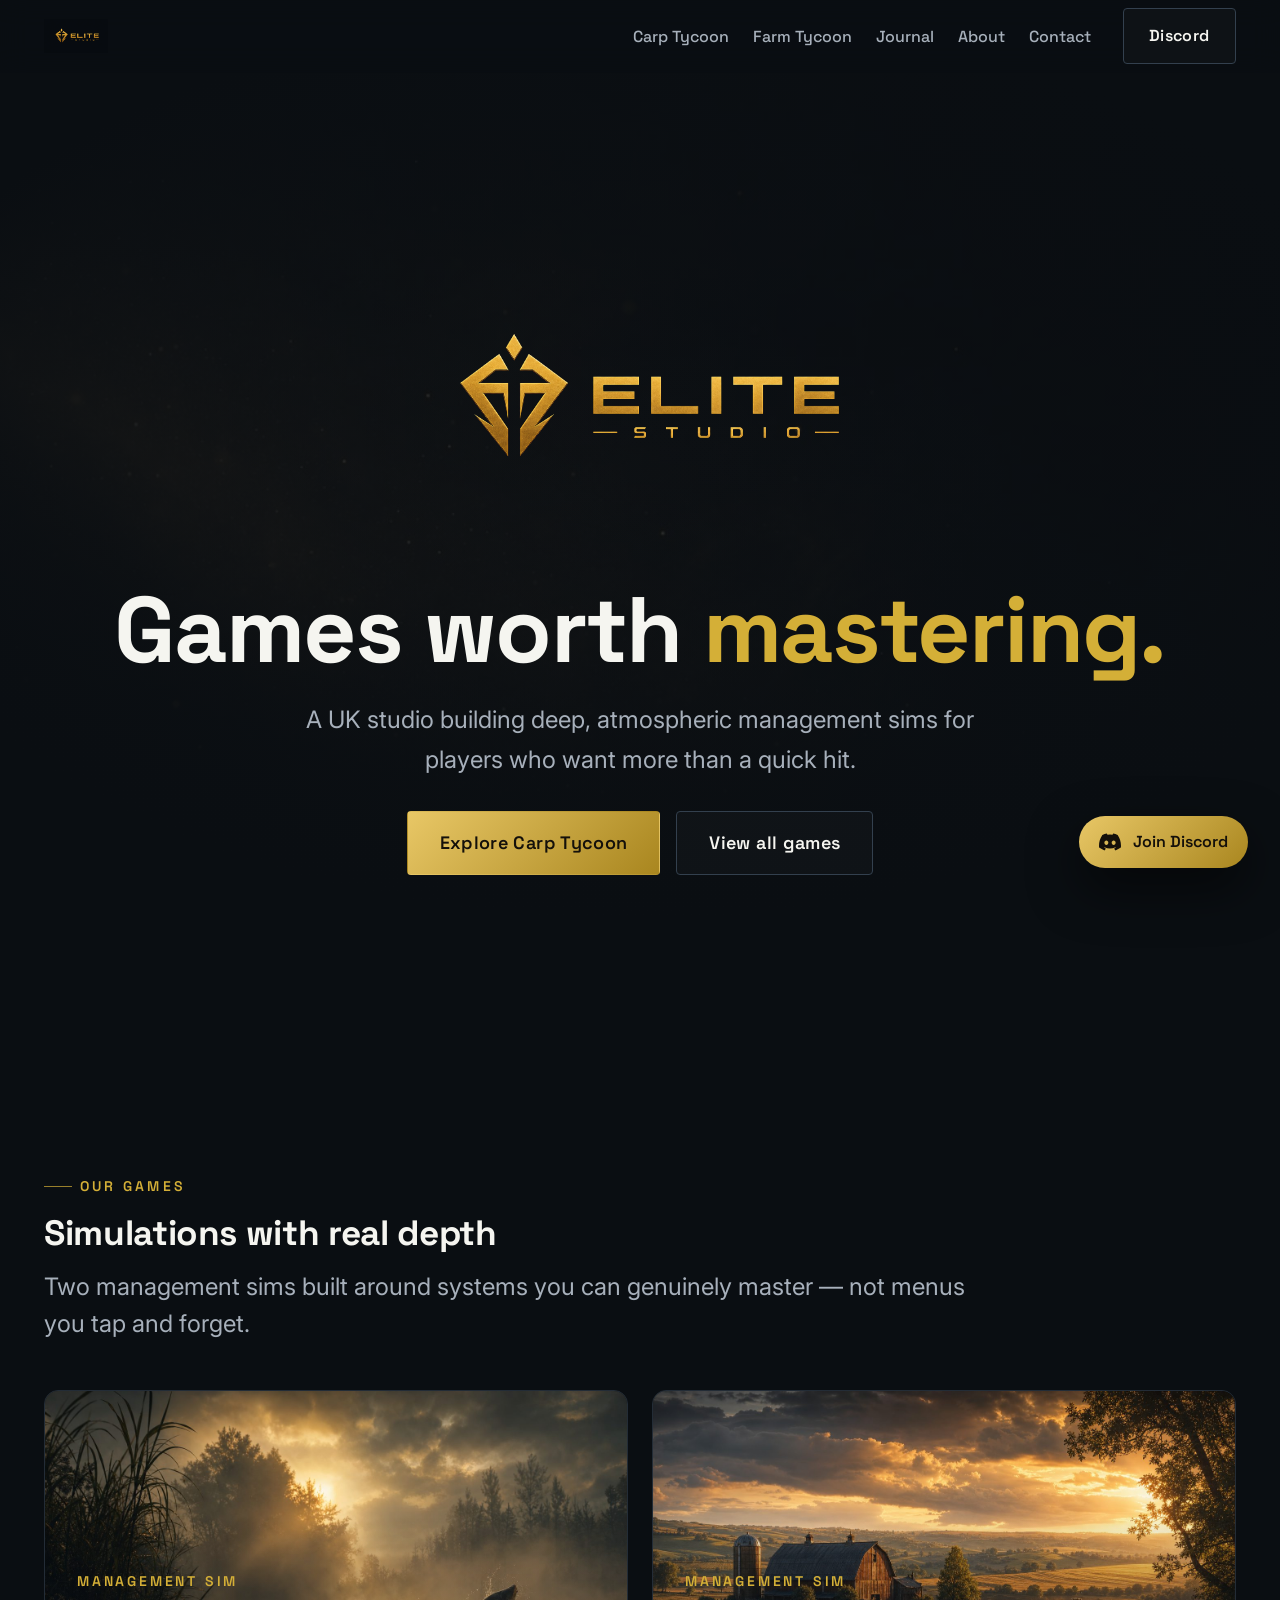
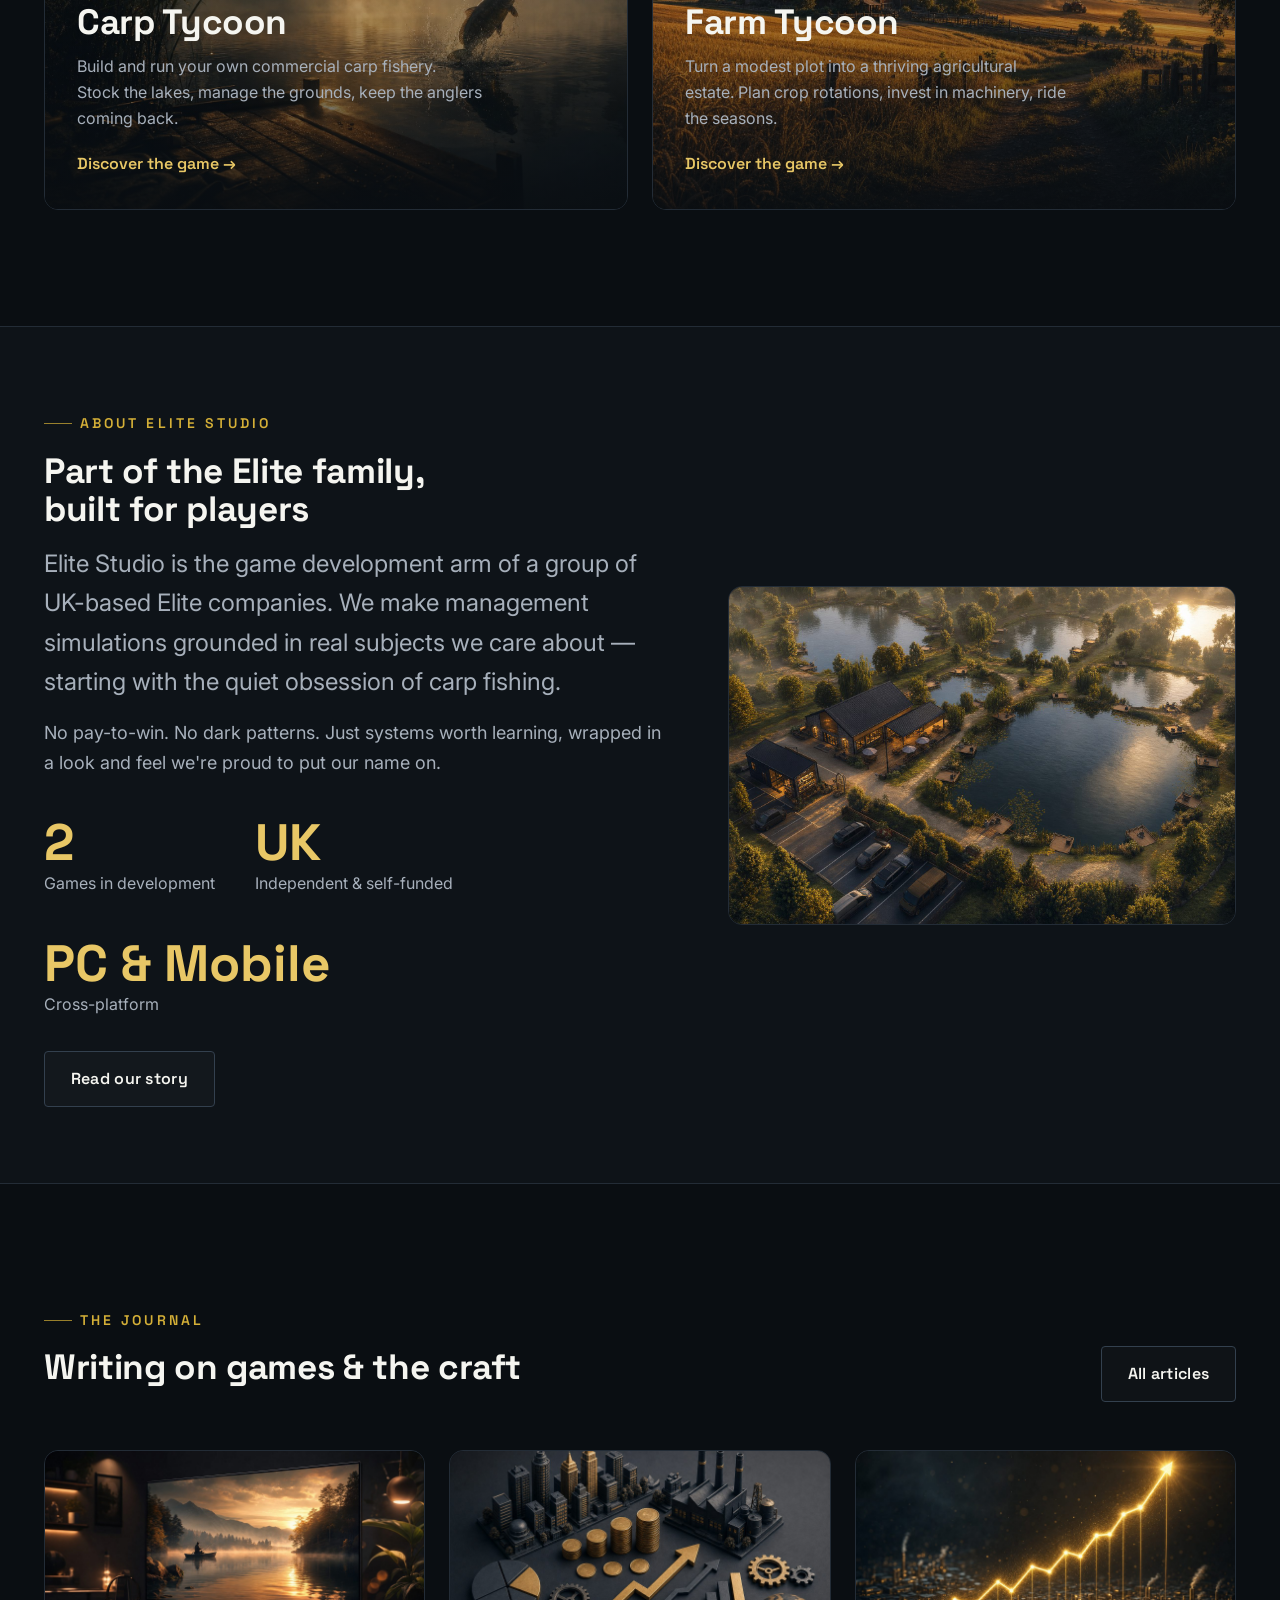
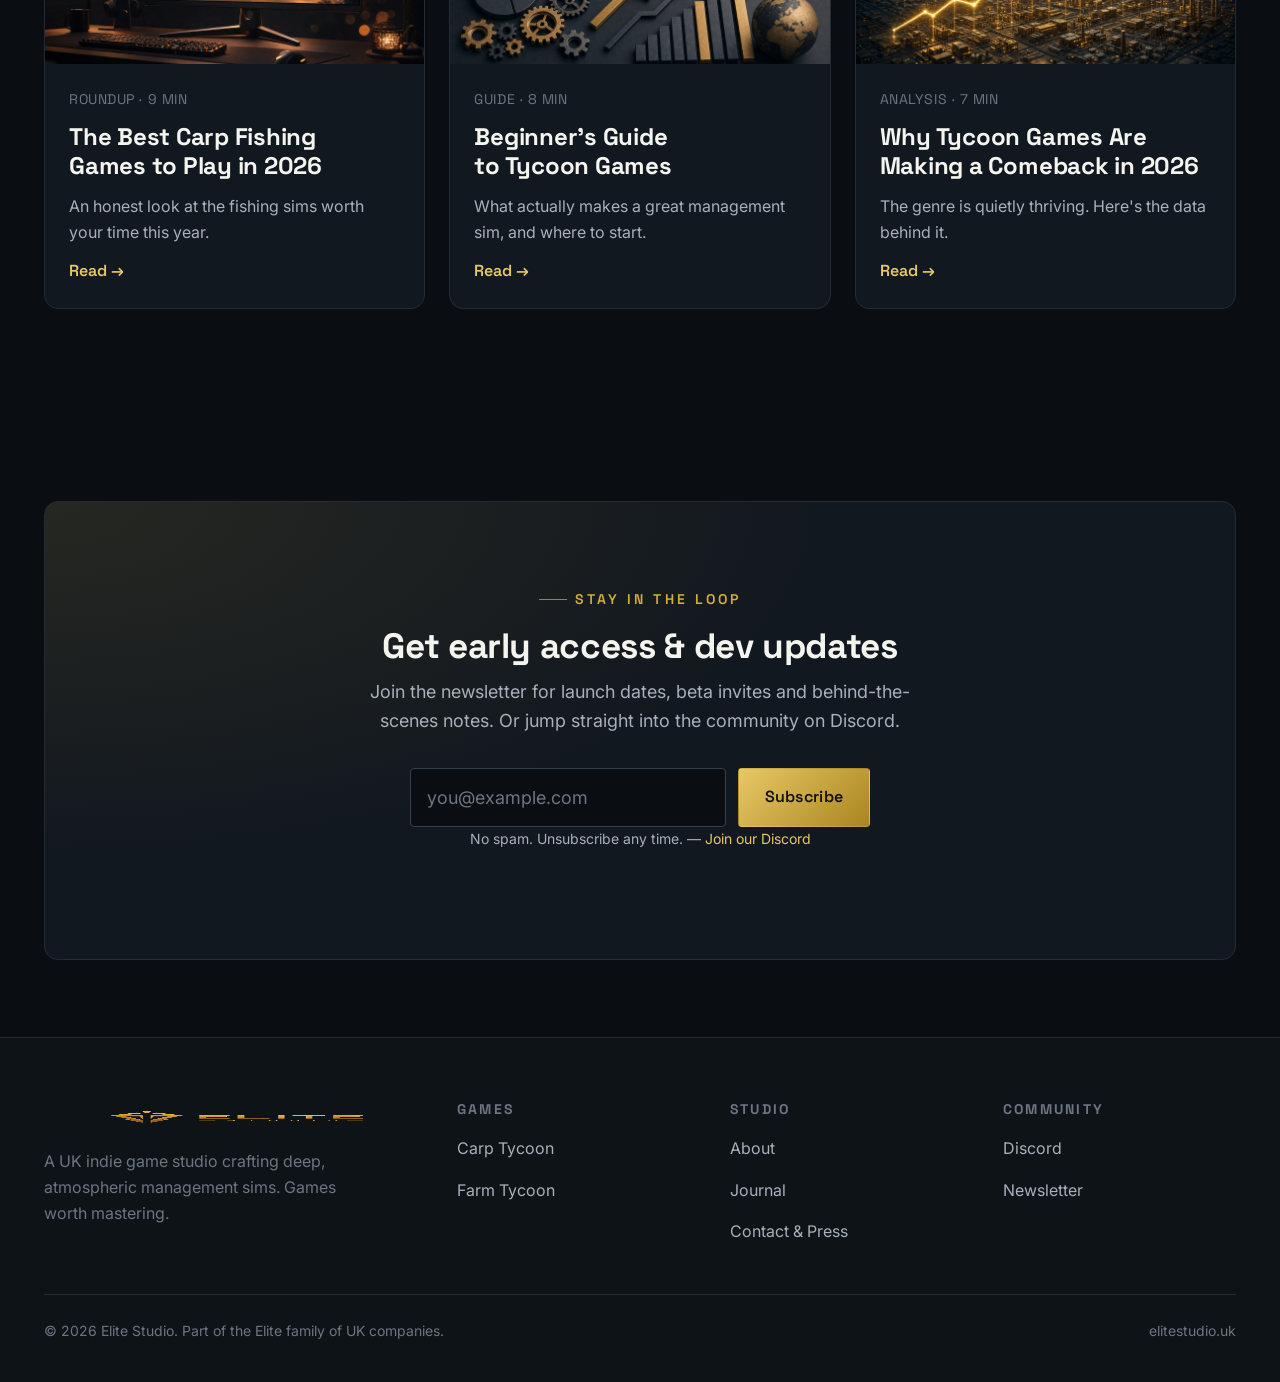
==== index.html @ cd7d8d8f "Deploy Elite Studio marketing site" ====
<!DOCTYPE html>
<html lang="en">
<head>
  <meta charset="UTF-8" />
  <meta name="viewport" content="width=device-width, initial-scale=1.0" />
  <title>Elite Studio — Games Worth Mastering</title>
  <meta name="description" content="Elite Studio is a UK indie game studio crafting deep, atmospheric management sims. Discover Carp Tycoon and Farm Tycoon — games worth mastering." />
  <link rel="canonical" href="https://elitestudio.uk/" />

  <!-- Open Graph -->
  <meta property="og:type" content="website" />
  <meta property="og:site_name" content="Elite Studio" />
  <meta property="og:title" content="Elite Studio — Games Worth Mastering" />
  <meta property="og:description" content="A UK indie studio crafting deep, atmospheric management sims. Discover Carp Tycoon and Farm Tycoon." />
  <meta property="og:url" content="https://elitestudio.uk/" />
  <meta property="og:image" content="https://elitestudio.uk/img/og-default.jpg" />
  <meta name="twitter:card" content="summary_large_image" />
  <meta name="twitter:title" content="Elite Studio — Games Worth Mastering" />
  <meta name="twitter:description" content="A UK indie studio crafting deep, atmospheric management sims." />
  <meta name="twitter:image" content="https://elitestudio.uk/img/og-default.jpg" />

  <link rel="icon" type="image/png" href="./img/favicon.png" />
  <link rel="apple-touch-icon" href="./img/apple-touch-icon.png" />
  <link rel="preconnect" href="https://fonts.googleapis.com" />
  <link rel="preconnect" href="https://fonts.gstatic.com" crossorigin />
  <link href="https://fonts.googleapis.com/css2?family=Space+Grotesk:wght@500;600;700&family=Inter:wght@400;500;600&display=swap" rel="stylesheet" />
  <link rel="stylesheet" href="./css/style.css" />

  <script type="application/ld+json">
  {
    "@context": "https://schema.org",
    "@type": "Organization",
    "name": "Elite Studio",
    "url": "https://elitestudio.uk/",
    "logo": "https://elitestudio.uk/img/elite-studios-logo.png",
    "description": "UK indie game studio crafting deep, atmospheric management simulation games.",
    "foundingLocation": { "@type": "Country", "name": "United Kingdom" },
    "sameAs": ["https://elitestudio.uk/"],
    "makesOffer": [
      { "@type": "Offer", "itemOffered": { "@type": "VideoGame", "name": "Carp Tycoon" } },
      { "@type": "Offer", "itemOffered": { "@type": "VideoGame", "name": "Farm Tycoon" } }
    ]
  }
  </script>
</head>
<body>
  <a class="sr-only" href="#main">Skip to content</a>
    <header class="site-header">
    <div class="container">
      <a class="brand" href="index.html" aria-label="Elite Studio home">
        <img src="./img/elite-studios-logo.png" alt="Elite Studio" width="1717" height="916" />
      </a>
      <nav class="nav" aria-label="Primary">
        <ul class="nav-links">
          <li><a href="./games/carp-tycoon/index.html" data-navkey="carp">Carp Tycoon</a></li>
          <li><a href="./games/farm-tycoon/index.html" data-navkey="farm">Farm Tycoon</a></li>
          <li><a href="./blog/index.html" data-navkey="blog">Journal</a></li>
          <li><a href="./about/index.html" data-navkey="about">About</a></li>
          <li><a href="./contact/index.html" data-navkey="contact">Contact</a></li>
        </ul>
        <div class="nav-cta">
          <a class="btn btn--ghost" href="#" aria-label="Join our Discord">Discord</a>
          <button class="menu-toggle" aria-label="Open menu" aria-expanded="false" aria-controls="mobile-nav">
            <svg width="24" height="24" viewBox="0 0 24 24" fill="none" stroke="currentColor" stroke-width="2"><line x1="3" y1="6" x2="21" y2="6"/><line x1="3" y1="12" x2="21" y2="12"/><line x1="3" y1="18" x2="21" y2="18"/></svg>
          </button>
        </div>
      </nav>
    </div>
    <nav class="mobile-nav" id="mobile-nav" aria-label="Mobile">
      <a href="./games/carp-tycoon/index.html">Carp Tycoon</a>
      <a href="./games/farm-tycoon/index.html">Farm Tycoon</a>
      <a href="./blog/index.html">Journal</a>
      <a href="./about/index.html">About</a>
      <a href="./contact/index.html">Contact</a>
      <a href="#" style="color:var(--color-gold-bright);">Join our Discord</a>
    </nav>
  </header>

  <main id="main">
    <!-- Hero -->
    <section class="hero">
      <div class="container">
        <img class="hero-logo" src="./img/elite-studios-logo.png" alt="Elite Studio" width="1717" height="916" />
        <h1>Games worth <span class="accent">mastering.</span></h1>
        <p class="hero-sub">A UK studio building deep, atmospheric management sims for players who want more than a quick hit.</p>
        <div class="hero-actions">
          <a class="btn btn--gold btn--lg" href="./games/carp-tycoon/index.html">Explore Carp Tycoon</a>
          <a class="btn btn--ghost btn--lg" href="#games">View all games</a>
        </div>
      </div>
    </section>

    <!-- Games -->
    <section class="section" id="games">
      <div class="container">
        <header class="reveal" style="margin-bottom: var(--space-12);">
          <span class="eyebrow">Our Games</span>
          <h2 class="section-title" style="margin-top: var(--space-4);">Simulations with real depth</h2>
          <p class="section-lead">Two management sims built around systems you can genuinely master — not menus you tap and forget.</p>
        </header>
        <div class="grid grid--2">
          <a class="game-card reveal" href="./games/carp-tycoon/index.html">
            <img class="game-card__img" src="./img/carp-tycoon-hero.jpg" alt="A large mirror carp breaking the surface of a misty dawn lake" loading="lazy" />
            <div class="game-card__body">
              <span class="game-card__tag">Management Sim</span>
              <h3>Carp Tycoon</h3>
              <p>Build and run your own commercial carp fishery. Stock the lakes, manage the grounds, keep the anglers coming back.</p>
              <span class="card-link">Discover the game &rarr;</span>
            </div>
          </a>
          <a class="game-card reveal" href="./games/farm-tycoon/index.html">
            <img class="game-card__img" src="./img/farm-tycoon-hero.jpg" alt="Golden-hour view over rolling English farmland with a barn and silo" loading="lazy" />
            <div class="game-card__body">
              <span class="game-card__tag">Management Sim</span>
              <h3>Farm Tycoon</h3>
              <p>Turn a modest plot into a thriving agricultural estate. Plan crop rotations, invest in machinery, ride the seasons.</p>
              <span class="card-link">Discover the game &rarr;</span>
            </div>
          </a>
        </div>
      </div>
    </section>

    <!-- About brief -->
    <section class="section section--tight" style="background: var(--color-bg-2); border-block: 1px solid var(--color-border);">
      <div class="container">
        <div class="split">
          <div class="reveal">
            <span class="eyebrow">About Elite Studio</span>
            <h2 class="section-title" style="margin-top: var(--space-4);">Part of the Elite family, built for players</h2>
            <p style="color: var(--color-text-muted); font-size: var(--text-lg);">Elite Studio is the game development arm of a group of UK-based Elite companies. We make management simulations grounded in real subjects we care about — starting with the quiet obsession of carp fishing.</p>
            <p style="color: var(--color-text-muted); margin-top: var(--space-4);">No pay-to-win. No dark patterns. Just systems worth learning, wrapped in a look and feel we're proud to put our name on.</p>
            <div class="stats">
              <div class="stat"><b>2</b><span>Games in development</span></div>
              <div class="stat"><b>UK</b><span>Independent &amp; self-funded</span></div>
              <div class="stat"><b>PC &amp; Mobile</b><span>Cross-platform</span></div>
            </div>
            <a class="btn btn--ghost" style="margin-top: var(--space-8);" href="./about/index.html">Read our story</a>
          </div>
          <div class="reveal">
            <img src="./img/carp-screenshot-1.jpg" alt="Aerial view of a developed commercial carp fishery at dawn" loading="lazy" />
          </div>
        </div>
      </div>
    </section>

    <!-- Blog -->
    <section class="section" id="journal">
      <div class="container">
        <header class="reveal" style="display:flex; justify-content:space-between; align-items:flex-end; gap: var(--space-6); flex-wrap: wrap; margin-bottom: var(--space-12);">
          <div>
            <span class="eyebrow">The Journal</span>
            <h2 class="section-title" style="margin-top: var(--space-4);">Writing on games &amp; the craft</h2>
          </div>
          <a class="btn btn--ghost" href="./blog/index.html">All articles</a>
        </header>
        <div class="grid grid--3">
          <a class="post-card reveal" href="./blog/best-carp-fishing-games-2026/index.html">
            <img class="post-card__img" src="./img/blog-carp-games.jpg" alt="A monitor glowing with a lake scene in a dark room" loading="lazy" />
            <div class="post-card__body">
              <span class="post-meta">Roundup · 9 min</span>
              <h3>The Best Carp Fishing Games to Play in 2026</h3>
              <p>An honest look at the fishing sims worth your time this year.</p>
              <span class="card-link">Read &rarr;</span>
            </div>
          </a>
          <a class="post-card reveal" href="./blog/tycoon-games-beginners-guide/index.html">
            <img class="post-card__img" src="./img/blog-tycoon-guide.jpg" alt="Miniature city and factory models with coins and graphs" loading="lazy" />
            <div class="post-card__body">
              <span class="post-meta">Guide · 8 min</span>
              <h3>Beginner's Guide to Tycoon Games</h3>
              <p>What actually makes a great management sim, and where to start.</p>
              <span class="card-link">Read &rarr;</span>
            </div>
          </a>
          <a class="post-card reveal" href="./blog/why-tycoon-games-comeback-2026/index.html">
            <img class="post-card__img" src="./img/blog-comeback.jpg" alt="A glowing gold graph rising over a dark simulated city" loading="lazy" />
            <div class="post-card__body">
              <span class="post-meta">Analysis · 7 min</span>
              <h3>Why Tycoon Games Are Making a Comeback in 2026</h3>
              <p>The genre is quietly thriving. Here's the data behind it.</p>
              <span class="card-link">Read &rarr;</span>
            </div>
          </a>
        </div>
      </div>
    </section>

    <!-- CTA -->
    <section class="section section--tight">
      <div class="container">
        <div class="cta-band reveal">
          <span class="eyebrow" style="justify-content:center;">Stay in the loop</span>
          <h2 style="margin-top: var(--space-4);">Get early access &amp; dev updates</h2>
          <p>Join the newsletter for launch dates, beta invites and behind-the-scenes notes. Or jump straight into the community on Discord.</p>
          <form class="newsletter-form" data-static action="#" method="post" aria-label="Newsletter signup">
            <label class="sr-only" for="nl-home">Email address</label>
            <input id="nl-home" type="email" name="email" placeholder="you@example.com" required />
            <button class="btn btn--gold" type="submit">Subscribe</button>
          </form>
          <p class="form-status form-note" role="status" hidden></p>
          <p class="form-note">No spam. Unsubscribe any time. — <a href="#" style="color:var(--color-gold-bright);">Join our Discord</a></p>
        </div>
      </div>
    </section>
  </main>

    <footer class="site-footer">
    <div class="container">
      <div class="footer-grid">
        <div class="footer-brand">
          <img src="./img/elite-studios-logo.png" alt="Elite Studio" width="1717" height="916" />
          <p>A UK indie game studio crafting deep, atmospheric management sims. Games worth mastering.</p>
        </div>
        <div class="footer-col">
          <h4>Games</h4>
          <ul>
            <li><a href="./games/carp-tycoon/index.html">Carp Tycoon</a></li>
            <li><a href="./games/farm-tycoon/index.html">Farm Tycoon</a></li>
          </ul>
        </div>
        <div class="footer-col">
          <h4>Studio</h4>
          <ul>
            <li><a href="./about/index.html">About</a></li>
            <li><a href="./blog/index.html">Journal</a></li>
            <li><a href="./contact/index.html">Contact &amp; Press</a></li>
          </ul>
        </div>
        <div class="footer-col">
          <h4>Community</h4>
          <ul>
            <li><a href="#">Discord</a></li>
            <li><a href="#journal">Newsletter</a></li>
          </ul>
        </div>
      </div>
      <div class="footer-bottom">
        <span>&copy; 2026 Elite Studio. Part of the Elite family of UK companies.</span>
        <span>elitestudio.uk</span>
      </div>
    </div>
  </footer>
    <a class="discord-fab" href="#" aria-label="Join the Elite Studio Discord">
    <svg width="22" height="22" viewBox="0 0 24 24" fill="currentColor"><path d="M20.317 4.369a19.79 19.79 0 0 0-4.885-1.515.074.074 0 0 0-.079.037c-.211.375-.444.865-.608 1.25a18.27 18.27 0 0 0-5.487 0 12.64 12.64 0 0 0-.617-1.25.077.077 0 0 0-.079-.037A19.736 19.736 0 0 0 3.677 4.37a.07.07 0 0 0-.032.027C.533 9.046-.32 13.58.099 18.057a.082.082 0 0 0 .031.057 19.9 19.9 0 0 0 5.993 3.03.078.078 0 0 0 .084-.028c.462-.63.874-1.295 1.226-1.994a.076.076 0 0 0-.041-.106 13.1 13.1 0 0 1-1.872-.892.077.077 0 0 1-.008-.128c.126-.094.252-.192.372-.291a.074.074 0 0 1 .077-.01c3.928 1.793 8.18 1.793 12.062 0a.074.074 0 0 1 .078.009c.12.099.246.198.373.292a.077.077 0 0 1-.006.127 12.3 12.3 0 0 1-1.873.891.077.077 0 0 0-.041.107c.36.698.772 1.362 1.225 1.993a.076.076 0 0 0 .084.028 19.84 19.84 0 0 0 6.002-3.03.077.077 0 0 0 .032-.056c.5-5.177-.838-9.674-3.549-13.66a.061.061 0 0 0-.031-.028ZM8.02 15.331c-1.183 0-2.157-1.086-2.157-2.419 0-1.333.955-2.419 2.157-2.419 1.211 0 2.176 1.096 2.157 2.42 0 1.332-.955 2.418-2.157 2.418Zm7.975 0c-1.183 0-2.157-1.086-2.157-2.419 0-1.333.955-2.419 2.157-2.419 1.21 0 2.176 1.096 2.157 2.42 0 1.332-.946 2.418-2.157 2.418Z"/></svg>
    <span class="label">Join Discord</span>
  </a>
  <script src="./js/main.js" defer></script>
</body>
</html>
---- css/style.css ----
/* ==========================================================================
   Elite Studios — global stylesheet
   Dark charcoal + warm gold. Premium, gaming-forward, adult audience.
   ========================================================================== */

/* ---- Tokens ------------------------------------------------------------- */
:root {
  /* Type scale (fluid) */
  --text-xs: clamp(0.75rem, 0.7rem + 0.25vw, 0.875rem);
  --text-sm: clamp(0.875rem, 0.8rem + 0.35vw, 1rem);
  --text-base: clamp(1rem, 0.95rem + 0.25vw, 1.125rem);
  --text-lg: clamp(1.125rem, 1rem + 0.75vw, 1.5rem);
  --text-xl: clamp(1.5rem, 1.2rem + 1.25vw, 2.25rem);
  --text-2xl: clamp(2rem, 1.2rem + 2.5vw, 3.5rem);
  --text-3xl: clamp(2.5rem, 1rem + 4vw, 5rem);
  --text-hero: clamp(2.75rem, 1rem + 6vw, 6.5rem);

  /* Spacing */
  --space-1: 0.25rem;  --space-2: 0.5rem;  --space-3: 0.75rem;
  --space-4: 1rem;     --space-5: 1.25rem; --space-6: 1.5rem;
  --space-8: 2rem;     --space-10: 2.5rem; --space-12: 3rem;
  --space-16: 4rem;    --space-20: 5rem;   --space-24: 6rem;
  --space-32: 8rem;

  /* Colour — deep charcoal + warm gold */
  --color-bg: #0A0E12;
  --color-bg-2: #0E1318;
  --color-surface: #12181F;
  --color-surface-2: #171E27;
  --color-border: #232C36;
  --color-border-strong: #33404E;

  --color-text: #F5F5F0;
  --color-text-muted: #A7B0BB;
  --color-text-faint: #6C7581;

  --color-gold: #D4AF37;
  --color-gold-bright: #E8C766;
  --color-gold-deep: #A9861F;
  --color-gold-glow: rgba(212, 175, 55, 0.18);

  --radius-sm: 4px;
  --radius-md: 8px;
  --radius-lg: 14px;
  --radius-full: 9999px;

  --transition: 220ms cubic-bezier(0.16, 1, 0.3, 1);

  --shadow-md: 0 8px 24px rgba(0, 0, 0, 0.45);
  --shadow-lg: 0 20px 50px rgba(0, 0, 0, 0.55);

  --content-narrow: 720px;
  --content-default: 1000px;
  --content-wide: 1240px;

  --font-display: 'Space Grotesk', 'Segoe UI', system-ui, sans-serif;
  --font-body: 'Inter', 'Segoe UI', system-ui, sans-serif;
}

/* ---- Reset -------------------------------------------------------------- */
*, *::before, *::after { box-sizing: border-box; margin: 0; padding: 0; }

html {
  -webkit-font-smoothing: antialiased;
  -moz-osx-font-smoothing: grayscale;
  text-rendering: optimizeLegibility;
  scroll-behavior: smooth;
  scroll-padding-top: 5rem;
  text-size-adjust: none;
}

body {
  min-height: 100dvh;
  line-height: 1.65;
  font-family: var(--font-body);
  font-size: var(--text-base);
  color: var(--color-text);
  background-color: var(--color-bg);
  overflow-x: hidden;
}

img, picture, video, svg { display: block; max-width: 100%; height: auto; }
ul[role='list'] { list-style: none; }
input, button, textarea, select { font: inherit; color: inherit; }

h1, h2, h3, h4 {
  font-family: var(--font-display);
  font-weight: 700;
  line-height: 1.08;
  letter-spacing: -0.01em;
  text-wrap: balance;
}
p, li { text-wrap: pretty; }

a { color: inherit; text-decoration: none; }

::selection { background: var(--color-gold-glow); color: var(--color-text); }

:focus-visible {
  outline: 2px solid var(--color-gold);
  outline-offset: 3px;
  border-radius: var(--radius-sm);
}

button { cursor: pointer; background: none; border: none; }

.sr-only {
  position: absolute; width: 1px; height: 1px; padding: 0; margin: -1px;
  overflow: hidden; clip: rect(0, 0, 0, 0); white-space: nowrap; border: 0;
}

a, button {
  transition: color var(--transition), background var(--transition),
    border-color var(--transition), box-shadow var(--transition),
    transform var(--transition), opacity var(--transition);
}

@media (prefers-reduced-motion: reduce) {
  *, *::before, *::after {
    animation-duration: 0.01ms !important;
    transition-duration: 0.01ms !important;
    scroll-behavior: auto !important;
  }
}

/* ---- Layout helpers ----------------------------------------------------- */
.container { width: 100%; max-width: var(--content-wide); margin-inline: auto; padding-inline: var(--space-6); }
.container--narrow { max-width: var(--content-narrow); }
.container--default { max-width: var(--content-default); }

.section { padding-block: clamp(var(--space-16), 9vw, var(--space-32)); }
.section--tight { padding-block: clamp(var(--space-12), 6vw, var(--space-20)); }

.eyebrow {
  display: inline-flex; align-items: center; gap: var(--space-2);
  font-family: var(--font-display);
  font-size: var(--text-xs);
  font-weight: 600;
  letter-spacing: 0.22em;
  text-transform: uppercase;
  color: var(--color-gold);
}
.eyebrow::before {
  content: ''; width: 28px; height: 1px; background: var(--color-gold);
  opacity: 0.7;
}

.section-title { font-size: var(--text-xl); margin-bottom: var(--space-4); }
.section-lead { color: var(--color-text-muted); max-width: 62ch; font-size: var(--text-lg); line-height: 1.55; }

/* ---- Buttons ------------------------------------------------------------ */
.btn {
  display: inline-flex; align-items: center; justify-content: center; gap: var(--space-2);
  font-family: var(--font-display);
  font-size: var(--text-sm);
  font-weight: 600;
  letter-spacing: 0.02em;
  padding: 0.85rem 1.6rem;
  border-radius: var(--radius-sm);
  border: 1px solid transparent;
  white-space: nowrap;
}
.btn--gold {
  background: linear-gradient(135deg, var(--color-gold-bright), var(--color-gold-deep));
  color: #14100A;
}
.btn--gold:hover { transform: translateY(-2px); box-shadow: 0 10px 30px var(--color-gold-glow); }
.btn--ghost {
  border-color: var(--color-border-strong);
  color: var(--color-text);
  background: rgba(255,255,255,0.02);
}
.btn--ghost:hover { border-color: var(--color-gold); color: var(--color-gold-bright); }
.btn--lg { padding: 1rem 2rem; font-size: var(--text-base); }
.btn--block { width: 100%; }

/* ---- Header ------------------------------------------------------------- */
.site-header {
  position: sticky; top: 0; z-index: 60;
  background: rgba(10, 14, 18, 0.72);
  backdrop-filter: blur(14px);
  border-bottom: 1px solid transparent;
  transition: border-color var(--transition), background var(--transition);
}
.site-header.scrolled {
  border-bottom-color: var(--color-border);
  background: rgba(10, 14, 18, 0.9);
}
.site-header .container {
  display: flex; align-items: center; justify-content: space-between;
  min-height: 72px;
}
.brand { display: inline-flex; align-items: center; }
.brand img { height: 34px; width: auto; mix-blend-mode: lighten; }
.nav { display: flex; align-items: center; gap: var(--space-8); }
.nav-links { display: flex; align-items: center; gap: var(--space-6); list-style: none; }
.nav-links a {
  font-family: var(--font-display);
  font-size: var(--text-sm);
  font-weight: 500;
  color: var(--color-text-muted);
  position: relative;
}
.nav-links a:hover, .nav-links a[aria-current="page"] { color: var(--color-text); }
.nav-links a[aria-current="page"]::after {
  content: ''; position: absolute; left: 0; right: 0; bottom: -6px; height: 2px;
  background: var(--color-gold);
}
.nav-cta { display: flex; align-items: center; gap: var(--space-3); }

.menu-toggle { display: none; color: var(--color-text); padding: var(--space-2); }
.mobile-nav { display: none; }

@media (max-width: 860px) {
  .nav-links, .nav-cta .btn--ghost { display: none; }
  .menu-toggle { display: inline-flex; }
  .mobile-nav {
    position: fixed; inset: 72px 0 auto 0; z-index: 55;
    background: var(--color-bg-2); border-bottom: 1px solid var(--color-border);
    padding: var(--space-6); display: none; flex-direction: column; gap: var(--space-4);
  }
  .mobile-nav.open { display: flex; }
  .mobile-nav a { font-family: var(--font-display); font-size: var(--text-lg); color: var(--color-text); }
}

/* ---- Hero --------------------------------------------------------------- */
.hero {
  position: relative;
  padding-block: clamp(var(--space-24), 16vw, 11rem);
  text-align: center;
  overflow: hidden;
}
.hero::before {
  content: ''; position: absolute; inset: 0;
  background: url('../img/hero-bg.jpg') center/cover no-repeat;
  opacity: 0.55; z-index: -2;
}
.hero::after {
  content: ''; position: absolute; inset: 0; z-index: -1;
  background: radial-gradient(ellipse 80% 60% at 50% 40%, transparent, var(--color-bg) 78%),
    linear-gradient(180deg, rgba(10,14,18,0.4), var(--color-bg));
}
.hero-logo { max-width: min(560px, 80vw); margin: 0 auto var(--space-8); mix-blend-mode: lighten; }
.hero h1 {
  font-size: var(--text-hero);
  letter-spacing: -0.02em;
  margin-bottom: var(--space-5);
}
.hero .accent { color: var(--color-gold); }
.hero-sub { font-size: var(--text-lg); color: var(--color-text-muted); max-width: 46ch; margin: 0 auto var(--space-8); }
.hero-actions { display: flex; gap: var(--space-4); justify-content: center; flex-wrap: wrap; }

/* Page hero (game / blog) with image */
.page-hero {
  position: relative; min-height: 62vh; display: flex; align-items: flex-end;
  padding-block: var(--space-16); overflow: hidden;
}
.page-hero__img { position: absolute; inset: 0; width: 100%; height: 100%; object-fit: cover; z-index: -2; }
.page-hero::after {
  content: ''; position: absolute; inset: 0; z-index: -1;
  background: linear-gradient(180deg, rgba(10,14,18,0.35) 0%, rgba(10,14,18,0.55) 55%, var(--color-bg) 100%);
}
.page-hero h1 { font-size: var(--text-2xl); max-width: 18ch; }
.page-hero .lead { color: var(--color-text-muted); font-size: var(--text-lg); max-width: 54ch; margin-top: var(--space-4); }

/* ---- Cards / games ------------------------------------------------------ */
.grid { display: grid; gap: var(--space-6); }
.grid--2 { grid-template-columns: repeat(2, 1fr); }
.grid--3 { grid-template-columns: repeat(3, 1fr); }
@media (max-width: 900px) { .grid--3 { grid-template-columns: 1fr 1fr; } }
@media (max-width: 720px) { .grid--2, .grid--3 { grid-template-columns: 1fr; } }

.game-card {
  position: relative; border-radius: var(--radius-lg); overflow: hidden;
  border: 1px solid var(--color-border); background: var(--color-surface);
  min-height: 420px; display: flex; align-items: flex-end;
}
.game-card__img { position: absolute; inset: 0; width: 100%; height: 100%; object-fit: cover; transition: transform 600ms cubic-bezier(0.16,1,0.3,1); }
.game-card:hover .game-card__img { transform: scale(1.05); }
.game-card::after {
  content: ''; position: absolute; inset: 0;
  background: linear-gradient(180deg, transparent 30%, rgba(10,14,18,0.85) 100%);
}
.game-card__body { position: relative; z-index: 1; padding: var(--space-8); width: 100%; }
.game-card__tag {
  font-family: var(--font-display); font-size: var(--text-xs); font-weight: 600;
  letter-spacing: 0.2em; text-transform: uppercase; color: var(--color-gold);
}
.game-card h3 { font-size: var(--text-xl); margin: var(--space-2) 0 var(--space-3); }
.game-card p { color: var(--color-text-muted); font-size: var(--text-sm); margin-bottom: var(--space-4); max-width: 42ch; }
.game-card .card-link {
  font-family: var(--font-display); font-weight: 600; font-size: var(--text-sm); color: var(--color-gold-bright);
  display: inline-flex; align-items: center; gap: var(--space-2);
}
.game-card:hover .card-link { gap: var(--space-3); }

/* Feature list */
.feature-grid { display: grid; grid-template-columns: repeat(3,1fr); gap: var(--space-8); }
@media (max-width: 820px){ .feature-grid { grid-template-columns: 1fr; } }
.feature { padding: var(--space-6); border: 1px solid var(--color-border); border-radius: var(--radius-md); background: var(--color-surface); }
.feature__icon {
  width: 44px; height: 44px; display: grid; place-items: center; border-radius: var(--radius-sm);
  background: var(--color-gold-glow); color: var(--color-gold-bright); margin-bottom: var(--space-4);
}
.feature h3 { font-size: var(--text-lg); margin-bottom: var(--space-2); }
.feature p { color: var(--color-text-muted); font-size: var(--text-sm); }

/* About split */
.split { display: grid; grid-template-columns: 1.1fr 0.9fr; gap: var(--space-16); align-items: center; }
@media (max-width: 860px){ .split { grid-template-columns: 1fr; gap: var(--space-10); } }
.split img { border-radius: var(--radius-lg); border: 1px solid var(--color-border); }

/* screenshots gallery */
.shots { display: grid; grid-template-columns: repeat(2,1fr); gap: var(--space-4); }
@media (max-width: 720px){ .shots { grid-template-columns: 1fr; } }
.shots img { border-radius: var(--radius-md); border: 1px solid var(--color-border); width: 100%; }
.shots figure:first-child { grid-column: 1 / -1; }

/* ---- Blog cards --------------------------------------------------------- */
.post-card {
  border: 1px solid var(--color-border); border-radius: var(--radius-lg); overflow: hidden;
  background: var(--color-surface); display: flex; flex-direction: column;
  transition: border-color var(--transition), transform var(--transition);
}
.post-card:hover { border-color: var(--color-border-strong); transform: translateY(-4px); }
.post-card__img { aspect-ratio: 16/9; width: 100%; object-fit: cover; }
.post-card__body { padding: var(--space-6); display: flex; flex-direction: column; gap: var(--space-3); flex: 1; }
.post-meta { font-size: var(--text-xs); color: var(--color-text-faint); letter-spacing: 0.04em; text-transform: uppercase; font-family: var(--font-display); }
.post-card h3 { font-size: var(--text-lg); line-height: 1.2; }
.post-card p { color: var(--color-text-muted); font-size: var(--text-sm); flex: 1; }
.post-card .card-link { font-family: var(--font-display); font-weight: 600; font-size: var(--text-sm); color: var(--color-gold-bright); }

.post-card--feature { display: grid; grid-template-columns: 1.2fr 1fr; }
.post-card--feature .post-card__img { height: 100%; aspect-ratio: auto; }
@media (max-width: 760px){ .post-card--feature { grid-template-columns: 1fr; } .post-card--feature .post-card__img { aspect-ratio: 16/9; } }

/* ---- Article ------------------------------------------------------------ */
.article { padding-block: var(--space-16); }
.article__head { max-width: var(--content-narrow); margin: 0 auto var(--space-10); }
.article__meta { display: flex; flex-wrap: wrap; gap: var(--space-4); align-items: center; color: var(--color-text-faint); font-size: var(--text-sm); margin-top: var(--space-5); }
.article__meta .dot { width: 4px; height: 4px; border-radius: 50%; background: var(--color-text-faint); }
.article__hero { max-width: var(--content-wide); margin: 0 auto var(--space-12); }
.article__hero img { width: 100%; border-radius: var(--radius-lg); border: 1px solid var(--color-border); aspect-ratio: 16/9; object-fit: cover; }
.prose { max-width: var(--content-narrow); margin: 0 auto; font-size: var(--text-lg); line-height: 1.75; color: #E4E6E1; }
.prose > * + * { margin-top: var(--space-6); }
.prose h2 { font-size: var(--text-xl); margin-top: var(--space-12); color: var(--color-text); }
.prose h3 { font-size: var(--text-lg); margin-top: var(--space-8); color: var(--color-text); }
.prose a { color: var(--color-gold-bright); text-decoration: underline; text-underline-offset: 3px; text-decoration-color: var(--color-gold-deep); }
.prose a:hover { color: var(--color-gold); }
.prose ul, .prose ol { padding-left: 1.4em; }
.prose li { margin-top: var(--space-3); }
.prose strong { color: var(--color-text); }
.prose blockquote {
  border-left: 3px solid var(--color-gold); padding: var(--space-2) var(--space-6);
  color: var(--color-text); font-style: italic; font-size: var(--text-lg);
  background: var(--color-surface); border-radius: 0 var(--radius-md) var(--radius-md) 0;
}
.prose hr { border: none; border-top: 1px solid var(--color-border); margin-block: var(--space-12); }
.prose figure figcaption { font-size: var(--text-sm); color: var(--color-text-faint); margin-top: var(--space-2); text-align: center; }

/* ---- CTA band ----------------------------------------------------------- */
.cta-band { border-radius: var(--radius-lg); border: 1px solid var(--color-border); background:
  radial-gradient(120% 140% at 0% 0%, rgba(212,175,55,0.10), transparent 55%), var(--color-surface);
  padding: clamp(var(--space-10), 6vw, var(--space-20)); text-align: center; }
.cta-band h2 { font-size: var(--text-xl); margin-bottom: var(--space-3); }
.cta-band p { color: var(--color-text-muted); max-width: 52ch; margin: 0 auto var(--space-8); }

/* newsletter */
.newsletter-form { display: flex; gap: var(--space-3); max-width: 460px; margin: 0 auto; flex-wrap: wrap; }
.newsletter-form input {
  flex: 1; min-width: 200px; padding: 0.85rem 1rem; border-radius: var(--radius-sm);
  border: 1px solid var(--color-border-strong); background: var(--color-bg); color: var(--color-text);
}
.newsletter-form input::placeholder { color: var(--color-text-faint); }
.newsletter-form input:focus { border-color: var(--color-gold); outline: none; }
.form-note { font-size: var(--text-xs); color: var(--color-text-faint); margin-top: var(--space-3); }

/* ---- Discord sticky ----------------------------------------------------- */
.discord-fab {
  position: fixed; right: clamp(var(--space-4), 3vw, var(--space-8)); bottom: clamp(var(--space-4), 3vw, var(--space-8));
  z-index: 70; display: inline-flex; align-items: center; gap: var(--space-3);
  padding: 0.8rem 1.25rem; border-radius: var(--radius-full);
  background: linear-gradient(135deg, var(--color-gold-bright), var(--color-gold-deep));
  color: #14100A; font-family: var(--font-display); font-weight: 600; font-size: var(--text-sm);
  box-shadow: var(--shadow-lg);
}
.discord-fab:hover { transform: translateY(-3px); }
.discord-fab svg { flex-shrink: 0; }
@media (max-width: 560px){ .discord-fab span.label { display: none; } .discord-fab { padding: 0.85rem; } }

/* ---- Footer ------------------------------------------------------------- */
.site-footer { border-top: 1px solid var(--color-border); background: var(--color-bg-2); padding-block: var(--space-16) var(--space-10); }
.footer-grid { display: grid; grid-template-columns: 1.6fr 1fr 1fr 1fr; gap: var(--space-10); }
@media (max-width: 820px){ .footer-grid { grid-template-columns: 1fr 1fr; gap: var(--space-8); } }
@media (max-width: 480px){ .footer-grid { grid-template-columns: 1fr; } }
.footer-brand img { height: 30px; margin-bottom: var(--space-4); mix-blend-mode: lighten; }
.footer-brand p { color: var(--color-text-faint); font-size: var(--text-sm); max-width: 34ch; }
.footer-col h4 { font-family: var(--font-display); font-size: var(--text-xs); letter-spacing: 0.16em; text-transform: uppercase; color: var(--color-text-faint); margin-bottom: var(--space-4); }
.footer-col ul { list-style: none; display: flex; flex-direction: column; gap: var(--space-3); }
.footer-col a { color: var(--color-text-muted); font-size: var(--text-sm); }
.footer-col a:hover { color: var(--color-gold-bright); }
.footer-bottom { margin-top: var(--space-12); padding-top: var(--space-6); border-top: 1px solid var(--color-border); display: flex; justify-content: space-between; gap: var(--space-4); flex-wrap: wrap; color: var(--color-text-faint); font-size: var(--text-xs); }

/* ---- Contact form ------------------------------------------------------- */
.form-field { display: flex; flex-direction: column; gap: var(--space-2); margin-bottom: var(--space-5); }
.form-field label { font-family: var(--font-display); font-size: var(--text-sm); font-weight: 500; }
.form-field input, .form-field textarea, .form-field select {
  padding: 0.8rem 1rem; border-radius: var(--radius-sm); border: 1px solid var(--color-border-strong);
  background: var(--color-bg); color: var(--color-text);
}
.form-field input:focus, .form-field textarea:focus, .form-field select:focus { border-color: var(--color-gold); outline: none; }

/* ---- Scroll reveal (progressive enhancement) ---------------------------- */
/* Content is always visible by default. Only hide when JS is active so a
   failed observer or no-JS visitor never loses content. */
.js .reveal { opacity: 0; transform: translateY(24px); transition: opacity 700ms cubic-bezier(0.16,1,0.3,1), transform 700ms cubic-bezier(0.16,1,0.3,1); }
.js .reveal.in { opacity: 1; transform: none; }
@media (prefers-reduced-motion: reduce){ .js .reveal { opacity: 1; transform: none; } }

/* breadcrumb */
.breadcrumb { font-size: var(--text-sm); color: var(--color-text-faint); margin-bottom: var(--space-6); font-family: var(--font-display); }
.breadcrumb a { color: var(--color-text-muted); }
.breadcrumb a:hover { color: var(--color-gold-bright); }

/* platform buttons row */
.platforms { display: flex; flex-wrap: wrap; gap: var(--space-3); margin-top: var(--space-6); }

/* stat row */
.stats { display: flex; flex-wrap: wrap; gap: var(--space-10); margin-top: var(--space-10); }
.stat b { display: block; font-family: var(--font-display); font-size: var(--text-2xl); color: var(--color-gold-bright); line-height: 1; }
.stat span { font-size: var(--text-sm); color: var(--color-text-muted); }
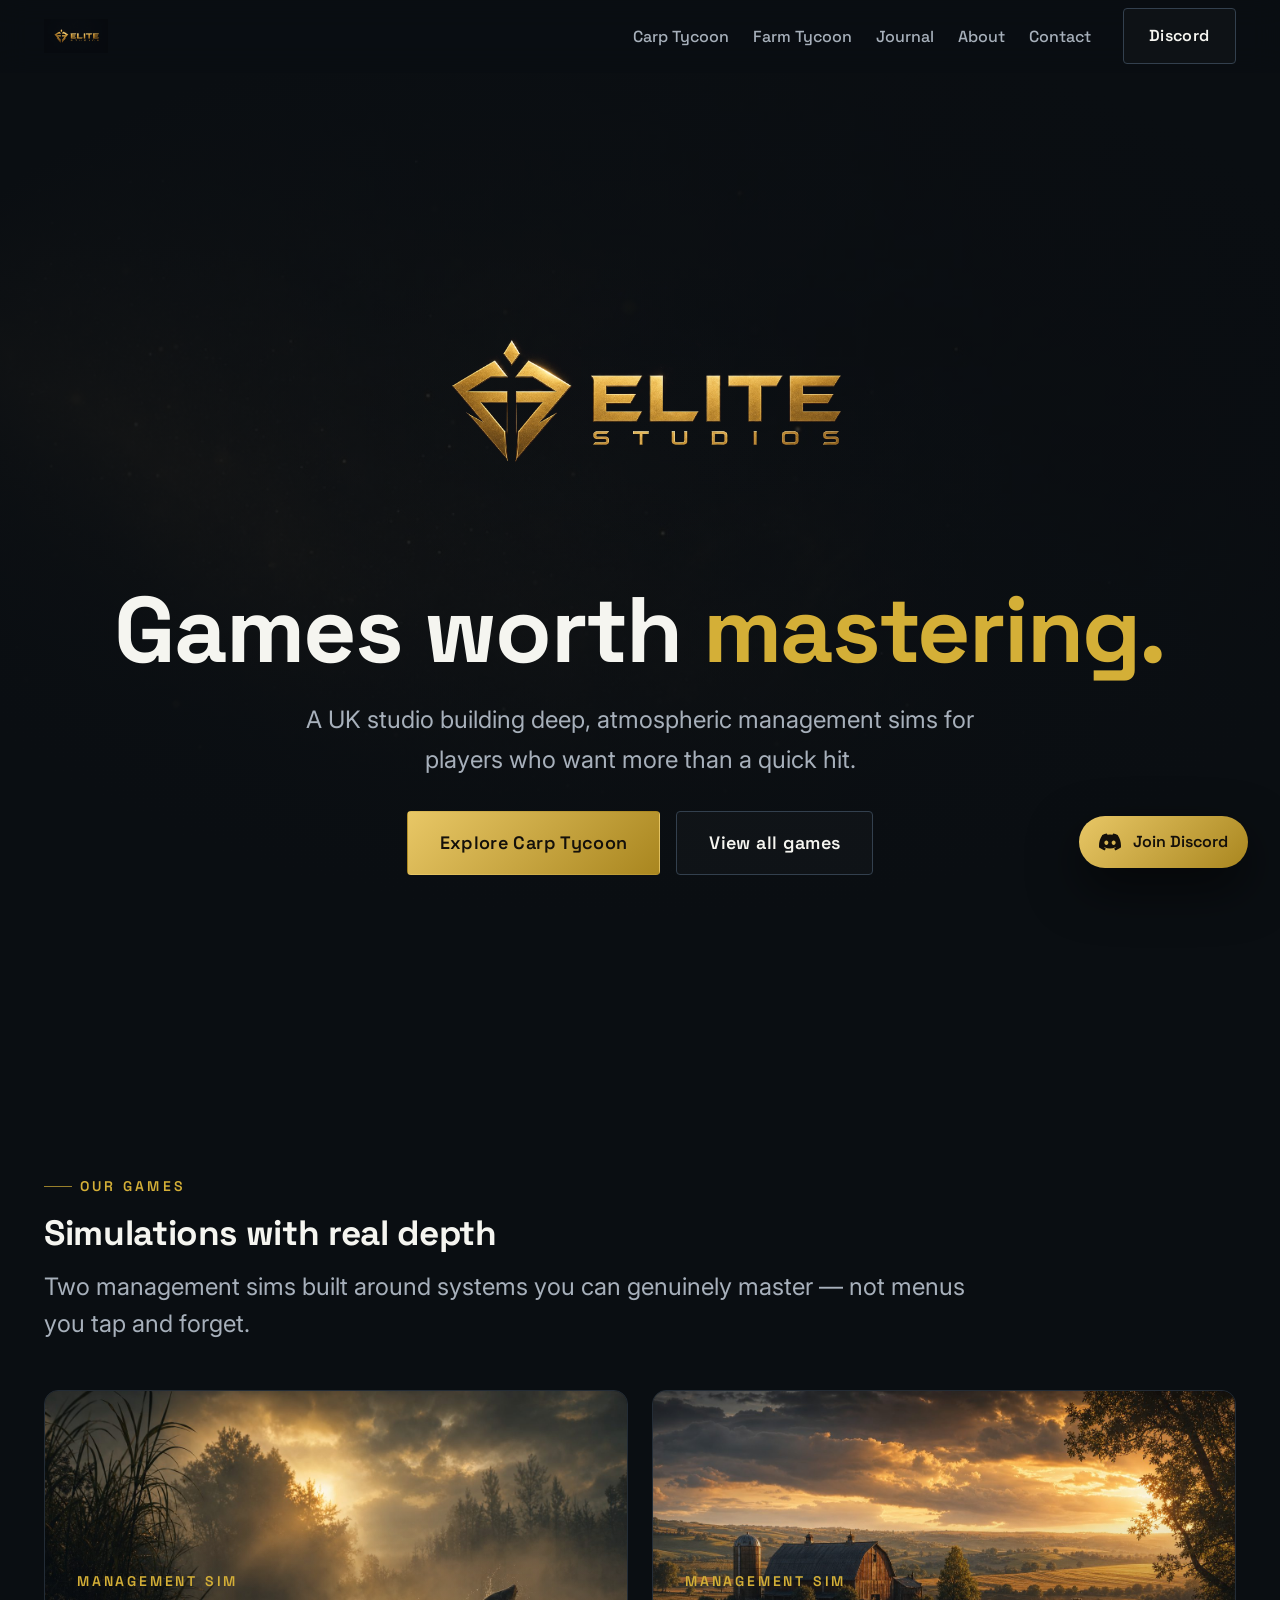
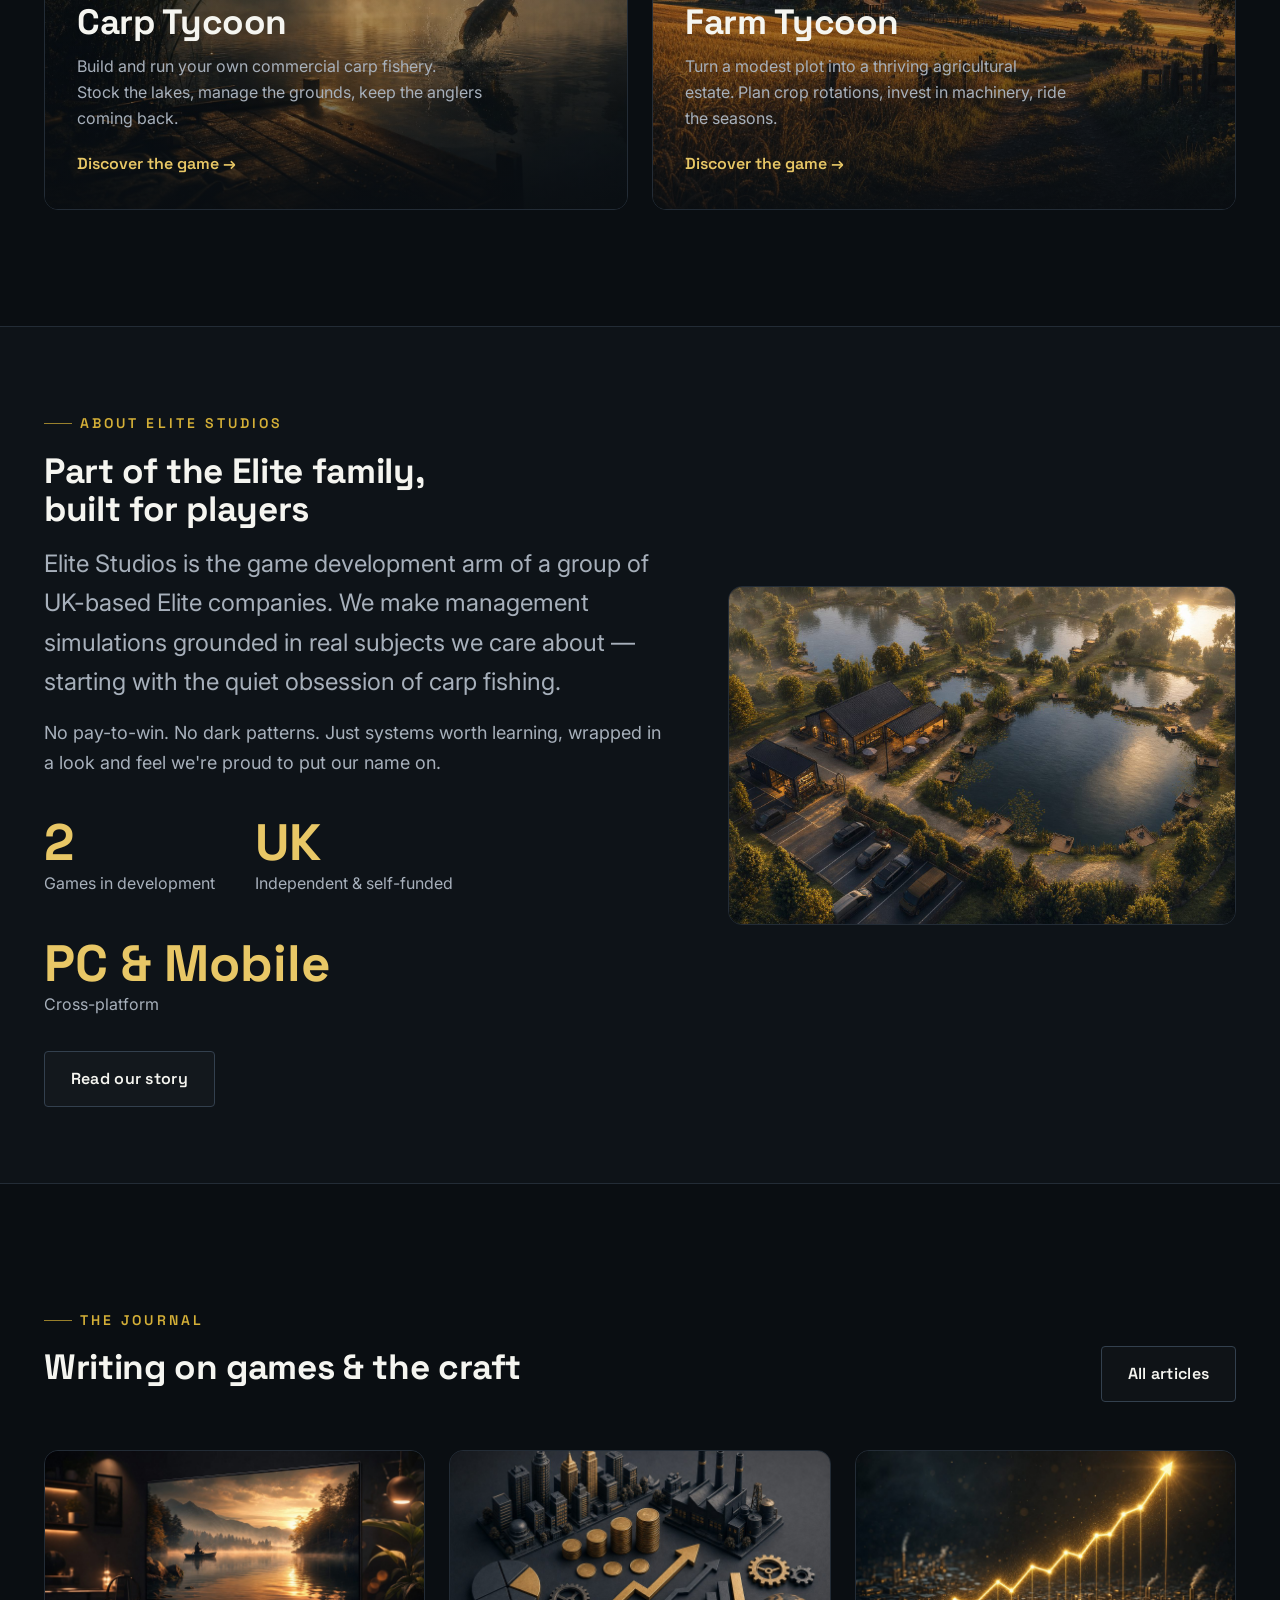
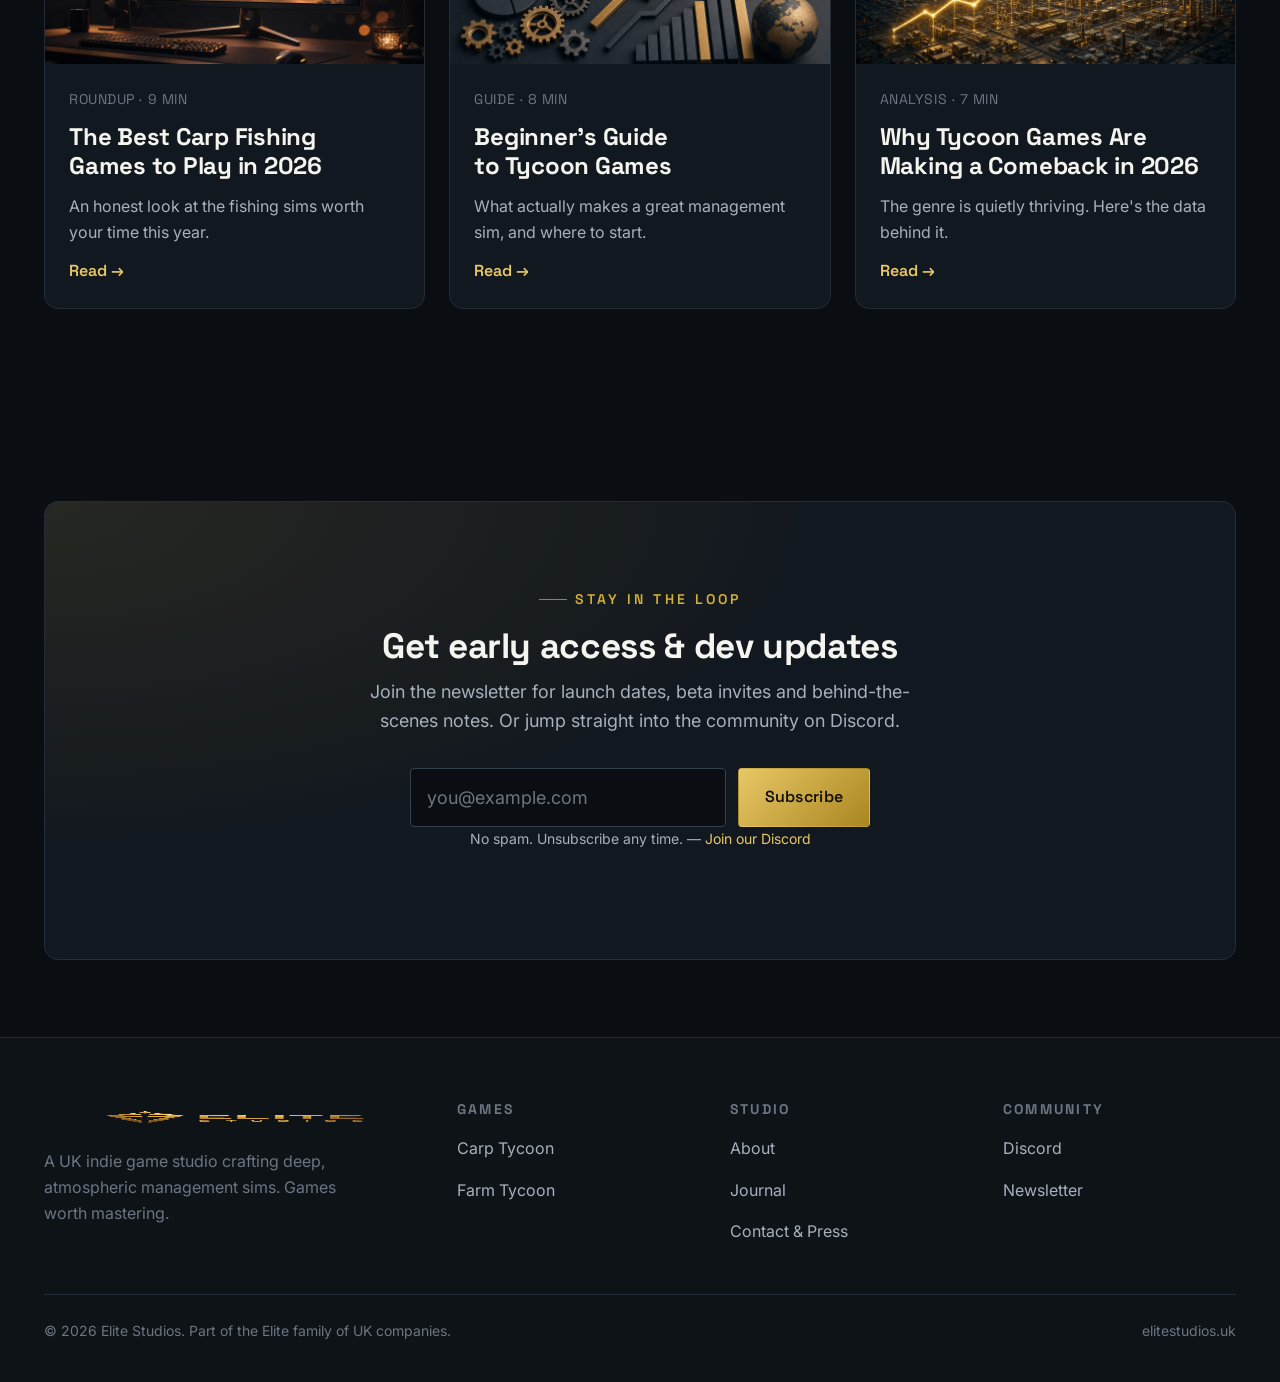
==== commit 603dc8ba: "Rebrand to Elite Studios (plural) and update logo" ====
--- a/index.html
+++ b/index.html
@@ -3,21 +3,21 @@
 <head>
   <meta charset="UTF-8" />
   <meta name="viewport" content="width=device-width, initial-scale=1.0" />
-  <title>Elite Studio — Games Worth Mastering</title>
-  <meta name="description" content="Elite Studio is a UK indie game studio crafting deep, atmospheric management sims. Discover Carp Tycoon and Farm Tycoon — games worth mastering." />
-  <link rel="canonical" href="https://elitestudio.uk/" />
+  <title>Elite Studios — Games Worth Mastering</title>
+  <meta name="description" content="Elite Studios is a UK indie game studio crafting deep, atmospheric management sims. Discover Carp Tycoon and Farm Tycoon — games worth mastering." />
+  <link rel="canonical" href="https://elitestudios.uk/" />
 
   <!-- Open Graph -->
   <meta property="og:type" content="website" />
-  <meta property="og:site_name" content="Elite Studio" />
-  <meta property="og:title" content="Elite Studio — Games Worth Mastering" />
+  <meta property="og:site_name" content="Elite Studios" />
+  <meta property="og:title" content="Elite Studios — Games Worth Mastering" />
   <meta property="og:description" content="A UK indie studio crafting deep, atmospheric management sims. Discover Carp Tycoon and Farm Tycoon." />
-  <meta property="og:url" content="https://elitestudio.uk/" />
-  <meta property="og:image" content="https://elitestudio.uk/img/og-default.jpg" />
+  <meta property="og:url" content="https://elitestudios.uk/" />
+  <meta property="og:image" content="https://elitestudios.uk/img/og-default.jpg" />
   <meta name="twitter:card" content="summary_large_image" />
-  <meta name="twitter:title" content="Elite Studio — Games Worth Mastering" />
+  <meta name="twitter:title" content="Elite Studios — Games Worth Mastering" />
   <meta name="twitter:description" content="A UK indie studio crafting deep, atmospheric management sims." />
-  <meta name="twitter:image" content="https://elitestudio.uk/img/og-default.jpg" />
+  <meta name="twitter:image" content="https://elitestudios.uk/img/og-default.jpg" />
 
   <link rel="icon" type="image/png" href="./img/favicon.png" />
   <link rel="apple-touch-icon" href="./img/apple-touch-icon.png" />
@@ -30,12 +30,12 @@
   {
     "@context": "https://schema.org",
     "@type": "Organization",
-    "name": "Elite Studio",
-    "url": "https://elitestudio.uk/",
-    "logo": "https://elitestudio.uk/img/elite-studios-logo.png",
+    "name": "Elite Studios",
+    "url": "https://elitestudios.uk/",
+    "logo": "https://elitestudios.uk/img/elite-studios-logo.png",
     "description": "UK indie game studio crafting deep, atmospheric management simulation games.",
     "foundingLocation": { "@type": "Country", "name": "United Kingdom" },
-    "sameAs": ["https://elitestudio.uk/"],
+    "sameAs": ["https://elitestudios.uk/"],
     "makesOffer": [
       { "@type": "Offer", "itemOffered": { "@type": "VideoGame", "name": "Carp Tycoon" } },
       { "@type": "Offer", "itemOffered": { "@type": "VideoGame", "name": "Farm Tycoon" } }
@@ -47,8 +47,8 @@
   <a class="sr-only" href="#main">Skip to content</a>
     <header class="site-header">
     <div class="container">
-      <a class="brand" href="index.html" aria-label="Elite Studio home">
-        <img src="./img/elite-studios-logo.png" alt="Elite Studio" width="1717" height="916" />
+      <a class="brand" href="index.html" aria-label="Elite Studios home">
+        <img src="./img/elite-studios-logo.png" alt="Elite Studios" width="1717" height="916" />
       </a>
       <nav class="nav" aria-label="Primary">
         <ul class="nav-links">
@@ -80,7 +80,7 @@
     <!-- Hero -->
     <section class="hero">
       <div class="container">
-        <img class="hero-logo" src="./img/elite-studios-logo.png" alt="Elite Studio" width="1717" height="916" />
+        <img class="hero-logo" src="./img/elite-studios-logo.png" alt="Elite Studios" width="1717" height="916" />
         <h1>Games worth <span class="accent">mastering.</span></h1>
         <p class="hero-sub">A UK studio building deep, atmospheric management sims for players who want more than a quick hit.</p>
         <div class="hero-actions">
@@ -126,9 +126,9 @@
       <div class="container">
         <div class="split">
           <div class="reveal">
-            <span class="eyebrow">About Elite Studio</span>
+            <span class="eyebrow">About Elite Studios</span>
             <h2 class="section-title" style="margin-top: var(--space-4);">Part of the Elite family, built for players</h2>
-            <p style="color: var(--color-text-muted); font-size: var(--text-lg);">Elite Studio is the game development arm of a group of UK-based Elite companies. We make management simulations grounded in real subjects we care about — starting with the quiet obsession of carp fishing.</p>
+            <p style="color: var(--color-text-muted); font-size: var(--text-lg);">Elite Studios is the game development arm of a group of UK-based Elite companies. We make management simulations grounded in real subjects we care about — starting with the quiet obsession of carp fishing.</p>
             <p style="color: var(--color-text-muted); margin-top: var(--space-4);">No pay-to-win. No dark patterns. Just systems worth learning, wrapped in a look and feel we're proud to put our name on.</p>
             <div class="stats">
               <div class="stat"><b>2</b><span>Games in development</span></div>
@@ -209,7 +209,7 @@
     <div class="container">
       <div class="footer-grid">
         <div class="footer-brand">
-          <img src="./img/elite-studios-logo.png" alt="Elite Studio" width="1717" height="916" />
+          <img src="./img/elite-studios-logo.png" alt="Elite Studios" width="1717" height="916" />
           <p>A UK indie game studio crafting deep, atmospheric management sims. Games worth mastering.</p>
         </div>
         <div class="footer-col">
@@ -236,12 +236,12 @@
         </div>
       </div>
       <div class="footer-bottom">
-        <span>&copy; 2026 Elite Studio. Part of the Elite family of UK companies.</span>
-        <span>elitestudio.uk</span>
+        <span>&copy; 2026 Elite Studios. Part of the Elite family of UK companies.</span>
+        <span>elitestudios.uk</span>
       </div>
     </div>
   </footer>
-    <a class="discord-fab" href="#" aria-label="Join the Elite Studio Discord">
+    <a class="discord-fab" href="#" aria-label="Join the Elite Studios Discord">
     <svg width="22" height="22" viewBox="0 0 24 24" fill="currentColor"><path d="M20.317 4.369a19.79 19.79 0 0 0-4.885-1.515.074.074 0 0 0-.079.037c-.211.375-.444.865-.608 1.25a18.27 18.27 0 0 0-5.487 0 12.64 12.64 0 0 0-.617-1.25.077.077 0 0 0-.079-.037A19.736 19.736 0 0 0 3.677 4.37a.07.07 0 0 0-.032.027C.533 9.046-.32 13.58.099 18.057a.082.082 0 0 0 .031.057 19.9 19.9 0 0 0 5.993 3.03.078.078 0 0 0 .084-.028c.462-.63.874-1.295 1.226-1.994a.076.076 0 0 0-.041-.106 13.1 13.1 0 0 1-1.872-.892.077.077 0 0 1-.008-.128c.126-.094.252-.192.372-.291a.074.074 0 0 1 .077-.01c3.928 1.793 8.18 1.793 12.062 0a.074.074 0 0 1 .078.009c.12.099.246.198.373.292a.077.077 0 0 1-.006.127 12.3 12.3 0 0 1-1.873.891.077.077 0 0 0-.041.107c.36.698.772 1.362 1.225 1.993a.076.076 0 0 0 .084.028 19.84 19.84 0 0 0 6.002-3.03.077.077 0 0 0 .032-.056c.5-5.177-.838-9.674-3.549-13.66a.061.061 0 0 0-.031-.028ZM8.02 15.331c-1.183 0-2.157-1.086-2.157-2.419 0-1.333.955-2.419 2.157-2.419 1.211 0 2.176 1.096 2.157 2.42 0 1.332-.955 2.418-2.157 2.418Zm7.975 0c-1.183 0-2.157-1.086-2.157-2.419 0-1.333.955-2.419 2.157-2.419 1.21 0 2.176 1.096 2.157 2.42 0 1.332-.946 2.418-2.157 2.418Z"/></svg>
     <span class="label">Join Discord</span>
   </a>
